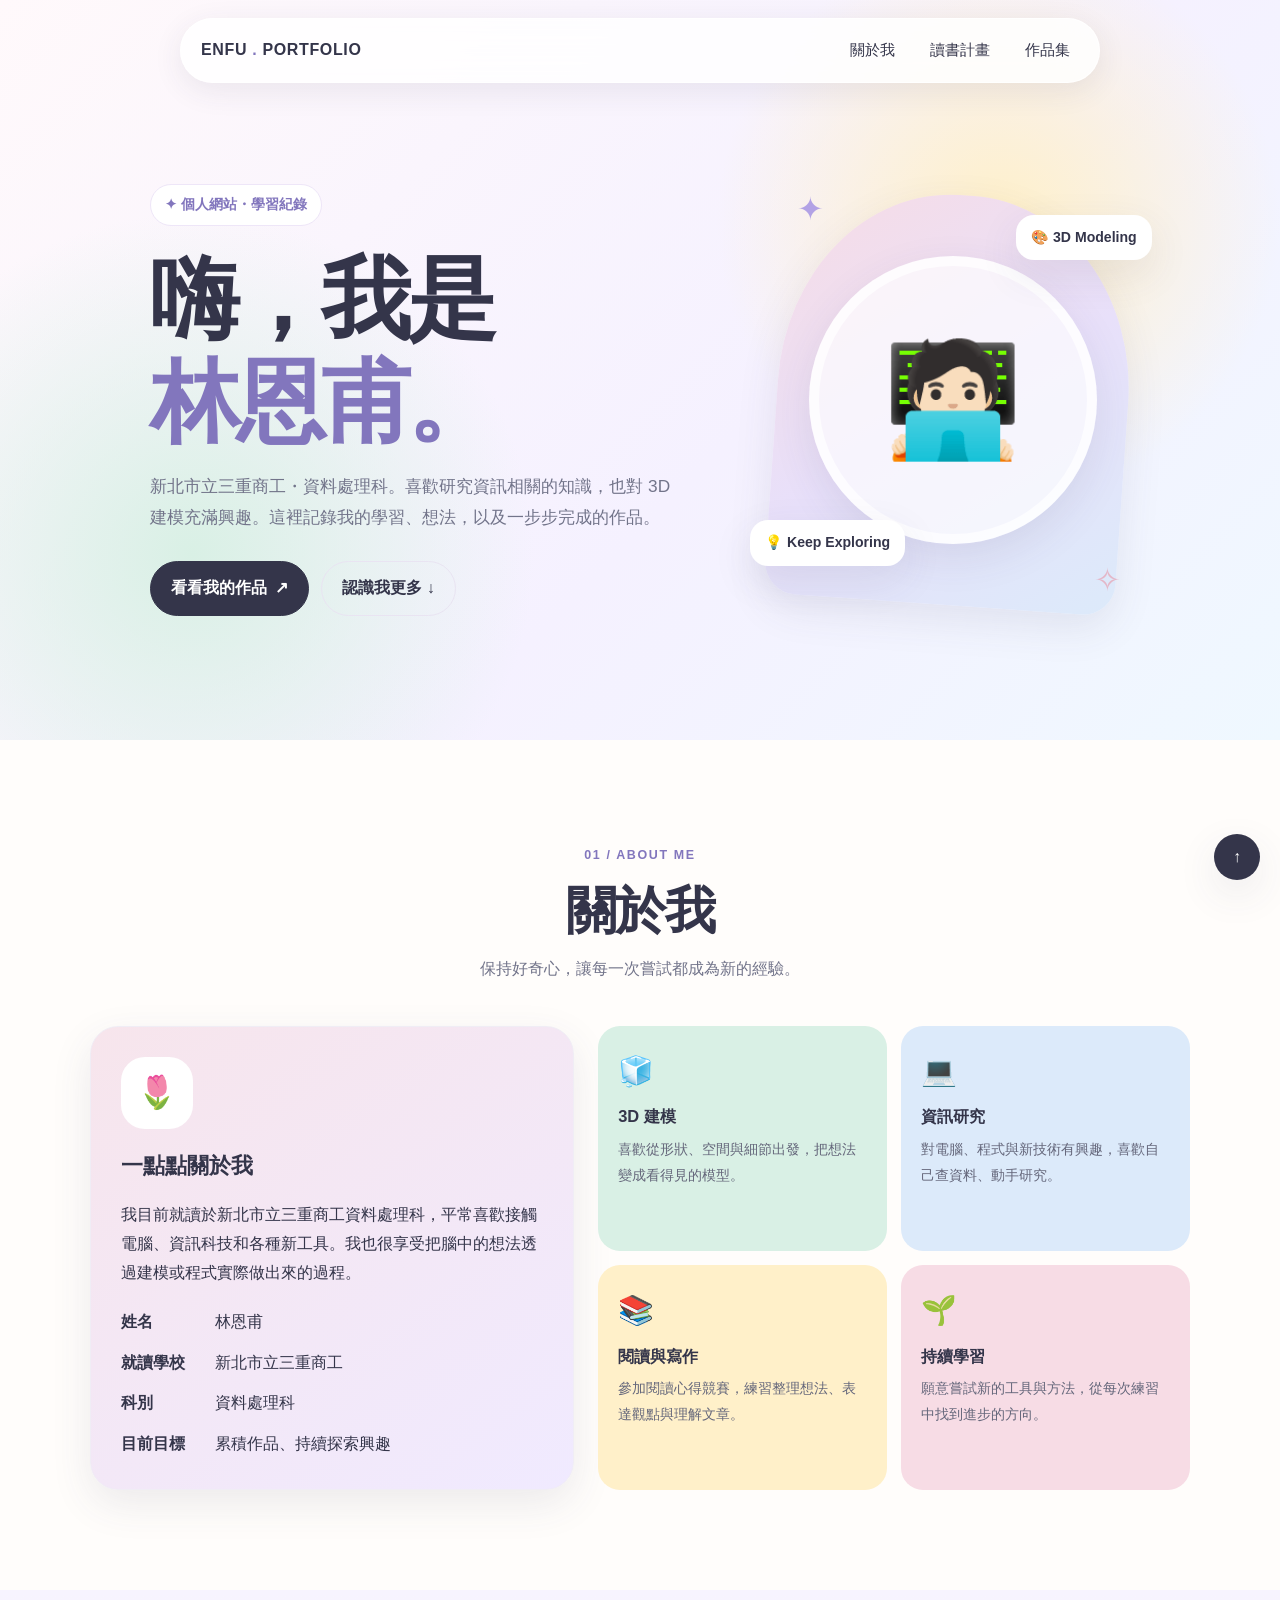
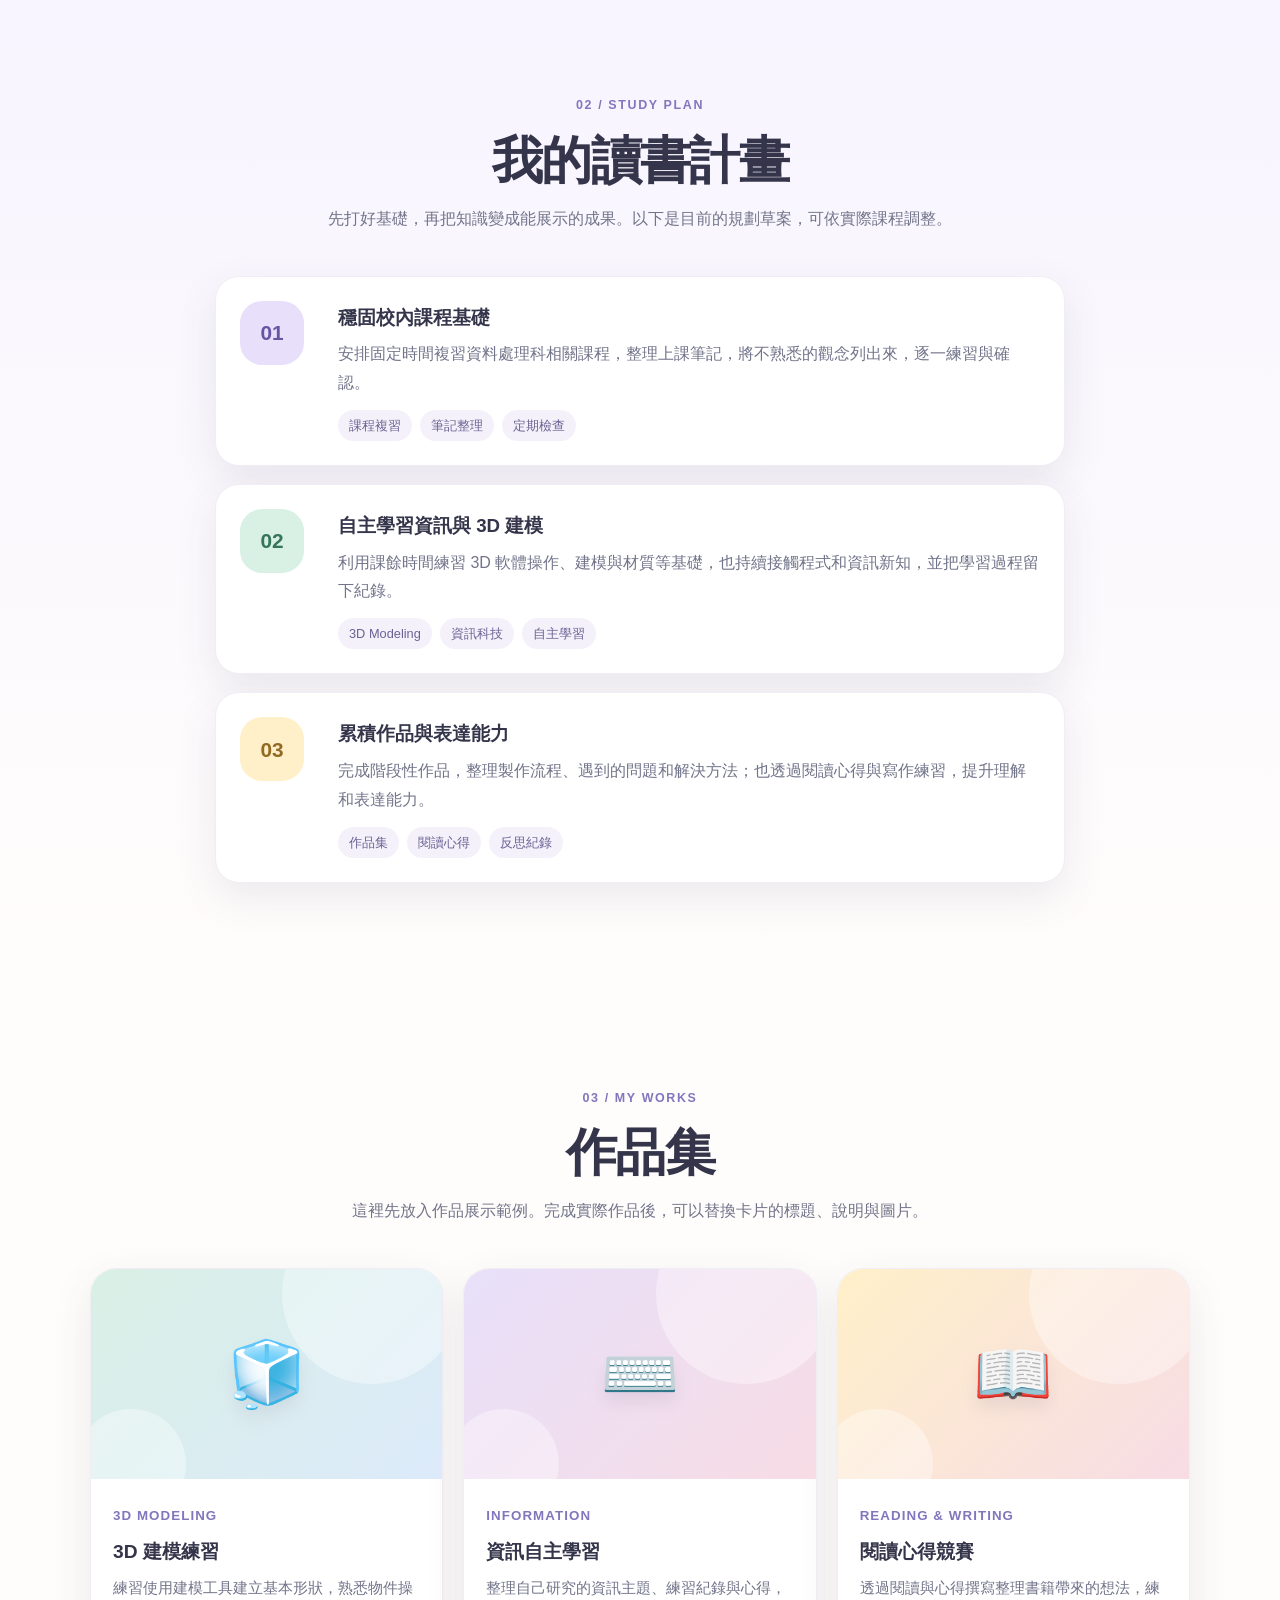
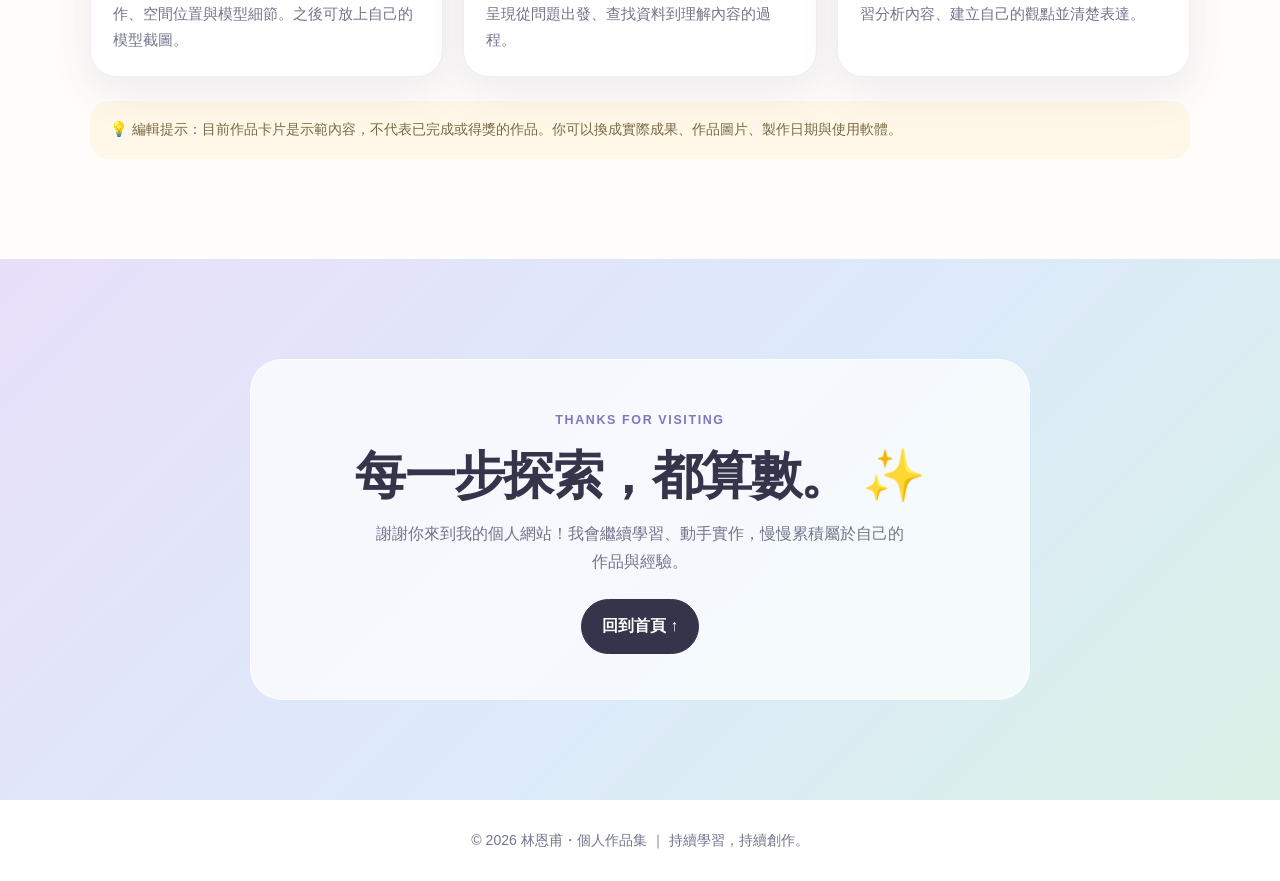
==== index.html @ 9916d201 "Add files via upload" ====
<!DOCTYPE html>
<html lang="zh-Hant">
<head>
<meta charset="UTF-8" />
<meta name="viewport" content="width=device-width, initial-scale=1.0" />
<meta name="description" content="新北市立三重商工資料處理科 林恩甫的個人網站，分享學習計畫、3D建模與資訊相關作品。" />
<title>林恩甫｜個人作品集</title>
<style>
:root{--ink:#34354a;--muted:#72748a;--pink:#f7dce5;--blue:#dceafa;--mint:#d9f0e5;--yellow:#fff0c9;--lav:#e8e0fa;--paper:#fffdfb;--accent:#8276bd;--shadow:0 14px 40px rgba(71,65,100,.10)}
*{box-sizing:border-box;scroll-behavior:smooth}body{margin:0;color:var(--ink);background:var(--paper);font-family:"Noto Sans TC","Microsoft JhengHei",sans-serif;line-height:1.8}a{color:inherit;text-decoration:none}button{font:inherit}.nav{position:fixed;z-index:10;top:18px;left:50%;transform:translateX(-50%);width:min(920px,calc(100% - 32px));display:flex;align-items:center;justify-content:space-between;padding:10px 14px 10px 20px;border:1px solid rgba(255,255,255,.8);border-radius:999px;background:rgba(255,255,255,.82);backdrop-filter:blur(18px);box-shadow:0 8px 30px rgba(50,50,80,.09)}.brand{font-weight:900;letter-spacing:.04em}.brand span{color:var(--accent)}.links{display:flex;align-items:center;gap:5px}.links a{padding:8px 15px;border-radius:999px;font-size:.93rem;transition:.2s}.links a:hover{background:var(--lav)}.menu-btn{display:none;border:0;background:var(--lav);border-radius:50%;width:42px;height:42px;font-size:1.2rem;color:var(--ink)}main{overflow:hidden}.hero{min-height:740px;padding:150px 7vw 90px;display:grid;grid-template-columns:1.1fr .9fr;gap:45px;align-items:center;background:radial-gradient(circle at 78% 30%,#fff0c9 0,transparent 25%),radial-gradient(circle at 15% 75%,#d9f0e5 0,transparent 28%),linear-gradient(135deg,#fff9fb,#f5f1ff 58%,#eff8ff)}.hero-inner{max-width:650px;margin-left:auto}.eyebrow{display:inline-flex;align-items:center;gap:8px;padding:7px 14px;border-radius:999px;background:#fff;border:1px solid #eee6f8;color:var(--accent);font-size:.88rem;font-weight:700}.hero h1{font-size:clamp(3rem,7vw,5.8rem);line-height:1.15;letter-spacing:-.05em;margin:22px 0 14px}.hero h1 em{font-style:normal;color:var(--accent)}.hero p{font-size:1.08rem;color:var(--muted);max-width:520px}.actions{display:flex;gap:12px;flex-wrap:wrap;margin-top:28px}.btn{display:inline-flex;align-items:center;gap:8px;padding:12px 20px;border-radius:999px;font-weight:800;border:1px solid #e9e4f2;transition:transform .2s,box-shadow .2s}.btn:hover{transform:translateY(-3px);box-shadow:var(--shadow)}.btn.primary{background:var(--ink);color:white;border-color:var(--ink)}.portrait{width:min(390px,100%);aspect-ratio:4/5;margin:0 auto;position:relative;display:grid;place-items:center}.portrait-card{position:absolute;inset:8% 5%;border-radius:48% 48% 32px 32px;background:linear-gradient(145deg,var(--pink),var(--lav) 52%,var(--blue));transform:rotate(4deg);box-shadow:var(--shadow)}.avatar{position:relative;width:74%;aspect-ratio:1;border-radius:50%;display:grid;place-items:center;background:rgba(255,255,255,.65);border:10px solid rgba(255,255,255,.7);font-size:7rem;box-shadow:var(--shadow)}.float-tag{position:absolute;padding:10px 15px;background:white;border-radius:18px;box-shadow:var(--shadow);font-size:.88rem;font-weight:800}.tag-one{top:12%;right:-1%}.tag-two{bottom:16%;left:-2%}.spark{position:absolute;font-size:2rem;color:#b2a2e5}.spark.s1{top:5%;left:10%}.spark.s2{right:7%;bottom:7%;color:#e4b7c8}.section{padding:100px 7vw;scroll-margin-top:100px}.section-head{max-width:700px;margin:0 auto 42px;text-align:center}.kicker{color:var(--accent);font-weight:900;text-transform:uppercase;letter-spacing:.13em;font-size:.78rem}.section h2{font-size:clamp(2rem,4vw,3.2rem);line-height:1.25;margin:10px 0 12px;letter-spacing:-.03em}.section-head p{color:var(--muted);margin:0}.about-grid{max-width:1100px;margin:auto;display:grid;grid-template-columns:.9fr 1.1fr;gap:24px}.panel{border-radius:28px;padding:30px;background:#fff;box-shadow:var(--shadow);border:1px solid #f0edf5}.profile-panel{background:linear-gradient(145deg,#f7e5ec,#f0eaff)}.profile-icon{width:72px;height:72px;border-radius:24px;display:grid;place-items:center;background:#fff;font-size:2rem;margin-bottom:18px}.profile-panel h3,.panel h3{margin:0 0 10px;font-size:1.35rem}.muted{color:var(--muted)}.info-list{display:grid;gap:12px;margin-top:20px}.info-row{display:flex;gap:12px;align-items:flex-start}.info-row b{min-width:82px}.interest-grid{display:grid;grid-template-columns:repeat(2,minmax(0,1fr));gap:14px}.interest{padding:20px;border-radius:22px;min-height:145px}.interest:nth-child(1){background:var(--mint)}.interest:nth-child(2){background:var(--blue)}.interest:nth-child(3){background:var(--yellow)}.interest:nth-child(4){background:var(--pink)}.interest .emoji{font-size:1.8rem}.interest h4{margin:5px 0;font-size:1.03rem}.interest p{margin:0;color:#65677b;font-size:.9rem}.plan{background:linear-gradient(180deg,#f7f4ff,#fffdfb)}.timeline{max-width:850px;margin:auto;display:grid;gap:18px}.step{display:grid;grid-template-columns:78px 1fr;gap:20px;align-items:start;background:white;padding:24px;border-radius:24px;box-shadow:var(--shadow);border:1px solid #f0edf5}.step-num{width:64px;height:64px;border-radius:22px;display:grid;place-items:center;font-size:1.3rem;font-weight:900;background:var(--lav);color:#6556a2}.step:nth-child(2) .step-num{background:var(--mint);color:#34755b}.step:nth-child(3) .step-num{background:var(--yellow);color:#926a24}.step h3{margin:0 0 6px}.step p{margin:0;color:var(--muted)}.chips{display:flex;gap:8px;flex-wrap:wrap;margin-top:12px}.chip{font-size:.8rem;padding:4px 11px;border-radius:999px;background:#f4f1fa;color:#6c6394}.portfolio-grid{max-width:1100px;margin:auto;display:grid;grid-template-columns:repeat(3,minmax(0,1fr));gap:20px}.work{border-radius:26px;overflow:hidden;background:white;border:1px solid #f0edf5;box-shadow:var(--shadow);transition:transform .25s}.work:hover{transform:translateY(-6px)}.work-art{height:210px;display:grid;place-items:center;font-size:4rem;position:relative;overflow:hidden}.work-art:before,.work-art:after{content:"";position:absolute;border-radius:50%;background:rgba(255,255,255,.35)}.work-art:before{width:180px;height:180px;top:-65px;right:-20px}.work-art:after{width:110px;height:110px;bottom:-40px;left:-15px}.work-art span{position:relative;z-index:1;filter:drop-shadow(0 10px 8px #7d729222)}.art-3d{background:linear-gradient(135deg,#d9f0e5,#dceafa)}.art-code{background:linear-gradient(135deg,#e8e0fa,#f7dce5)}.art-read{background:linear-gradient(135deg,#fff0c9,#f7dce5)}.work-body{padding:22px}.work-body small{color:var(--accent);font-weight:900;letter-spacing:.08em}.work-body h3{margin:5px 0;font-size:1.2rem}.work-body p{margin:0;color:var(--muted);font-size:.92rem}.note{max-width:1100px;margin:24px auto 0;padding:16px 20px;border-radius:18px;background:#fff8e8;color:#7b6844;font-size:.9rem}.contact{background:linear-gradient(135deg,#e8e0fa,#dceafa 55%,#d9f0e5);text-align:center}.contact-card{max-width:780px;margin:auto;padding:45px 28px;border-radius:32px;background:rgba(255,255,255,.72);border:1px solid rgba(255,255,255,.8)}.contact-card p{color:var(--muted);max-width:540px;margin:0 auto 22px}.footer{padding:28px 7vw;text-align:center;color:var(--muted);font-size:.88rem;background:#fff}.backtop{position:fixed;right:20px;bottom:20px;width:46px;height:46px;border-radius:50%;display:grid;place-items:center;background:var(--ink);color:white;box-shadow:var(--shadow);z-index:5}
@media(max-width:800px){.hero{grid-template-columns:1fr;padding-top:130px;text-align:center;gap:20px}.hero-inner{margin:auto}.hero p{margin-inline:auto}.actions{justify-content:center}.portrait{width:min(310px,85%);grid-row:1}.avatar{font-size:5rem}.about-grid{grid-template-columns:1fr}.portfolio-grid{grid-template-columns:repeat(2,minmax(0,1fr))}.section{padding:75px 6vw}}
@media(max-width:560px){.nav{top:10px;padding:8px 10px 8px 16px}.menu-btn{display:block}.links{display:none;position:absolute;top:58px;left:0;right:0;padding:10px;background:rgba(255,255,255,.97);border-radius:22px;box-shadow:var(--shadow);flex-direction:column;align-items:stretch}.links.open{display:flex}.links a{text-align:center;padding:12px}.hero{min-height:auto;padding:115px 6vw 65px}.hero h1{font-size:3.1rem}.portrait{width:230px}.float-tag{font-size:.75rem;padding:7px 10px}.section{padding:65px 5vw}.interest-grid,.portfolio-grid{grid-template-columns:1fr}.interest{min-height:auto}.step{grid-template-columns:52px 1fr;padding:18px;gap:14px}.step-num{width:48px;height:48px;border-radius:16px}.panel{padding:24px}.work-art{height:185px}.contact-card{padding:32px 20px}}
@media(prefers-reduced-motion:reduce){*{scroll-behavior:auto;transition:none!important}}
</style>
</head>
<body>
<nav class="nav" aria-label="主要導覽"><a class="brand" href="#home">ENFU<span> .</span> PORTFOLIO</a><button class="menu-btn" id="menuBtn" aria-label="開啟選單" aria-expanded="false">☰</button><div class="links" id="navLinks"><a href="#about">關於我</a><a href="#plan">讀書計畫</a><a href="#works">作品集</a></div></nav>
<main>
<section class="hero" id="home"><div class="hero-inner"><span class="eyebrow">✦ 個人網站・學習紀錄</span><h1>嗨，我是<br><em>林恩甫。</em></h1><p>新北市立三重商工・資料處理科。喜歡研究資訊相關的知識，也對 3D 建模充滿興趣。這裡記錄我的學習、想法，以及一步步完成的作品。</p><div class="actions"><a class="btn primary" href="#works">看看我的作品 <span>↗</span></a><a class="btn" href="#about">認識我更多 ↓</a></div></div><div class="portrait" aria-label="個人形象插畫佔位"><div class="portrait-card"></div><div class="avatar">🧑🏻‍💻</div><span class="float-tag tag-one">🎨 3D Modeling</span><span class="float-tag tag-two">💡 Keep Exploring</span><span class="spark s1">✦</span><span class="spark s2">✧</span></div></section>
<section class="section" id="about"><div class="section-head"><span class="kicker">01 / About me</span><h2>關於我</h2><p>保持好奇心，讓每一次嘗試都成為新的經驗。</p></div><div class="about-grid"><article class="panel profile-panel"><div class="profile-icon">🌷</div><h3>一點點關於我</h3><p>我目前就讀於新北市立三重商工資料處理科，平常喜歡接觸電腦、資訊科技和各種新工具。我也很享受把腦中的想法透過建模或程式實際做出來的過程。</p><div class="info-list"><div class="info-row"><b>姓名</b><span>林恩甫</span></div><div class="info-row"><b>就讀學校</b><span>新北市立三重商工</span></div><div class="info-row"><b>科別</b><span>資料處理科</span></div><div class="info-row"><b>目前目標</b><span>累積作品、持續探索興趣</span></div></div></article><div class="interest-grid"><article class="interest"><div class="emoji">🧊</div><h4>3D 建模</h4><p>喜歡從形狀、空間與細節出發，把想法變成看得見的模型。</p></article><article class="interest"><div class="emoji">💻</div><h4>資訊研究</h4><p>對電腦、程式與新技術有興趣，喜歡自己查資料、動手研究。</p></article><article class="interest"><div class="emoji">📚</div><h4>閱讀與寫作</h4><p>參加閱讀心得競賽，練習整理想法、表達觀點與理解文章。</p></article><article class="interest"><div class="emoji">🌱</div><h4>持續學習</h4><p>願意嘗試新的工具與方法，從每次練習中找到進步的方向。</p></article></div></div></section>
<section class="section plan" id="plan"><div class="section-head"><span class="kicker">02 / Study plan</span><h2>我的讀書計畫</h2><p>先打好基礎，再把知識變成能展示的成果。以下是目前的規劃草案，可依實際課程調整。</p></div><div class="timeline"><article class="step"><div class="step-num">01</div><div><h3>穩固校內課程基礎</h3><p>安排固定時間複習資料處理科相關課程，整理上課筆記，將不熟悉的觀念列出來，逐一練習與確認。</p><div class="chips"><span class="chip">課程複習</span><span class="chip">筆記整理</span><span class="chip">定期檢查</span></div></div></article><article class="step"><div class="step-num">02</div><div><h3>自主學習資訊與 3D 建模</h3><p>利用課餘時間練習 3D 軟體操作、建模與材質等基礎，也持續接觸程式和資訊新知，並把學習過程留下紀錄。</p><div class="chips"><span class="chip">3D Modeling</span><span class="chip">資訊科技</span><span class="chip">自主學習</span></div></div></article><article class="step"><div class="step-num">03</div><div><h3>累積作品與表達能力</h3><p>完成階段性作品，整理製作流程、遇到的問題和解決方法；也透過閱讀心得與寫作練習，提升理解和表達能力。</p><div class="chips"><span class="chip">作品集</span><span class="chip">閱讀心得</span><span class="chip">反思紀錄</span></div></div></article></div></section>
<section class="section" id="works"><div class="section-head"><span class="kicker">03 / My works</span><h2>作品集</h2><p>這裡先放入作品展示範例。完成實際作品後，可以替換卡片的標題、說明與圖片。</p></div><div class="portfolio-grid"><article class="work"><div class="work-art art-3d"><span>🧊</span></div><div class="work-body"><small>3D MODELING</small><h3>3D 建模練習</h3><p>練習使用建模工具建立基本形狀，熟悉物件操作、空間位置與模型細節。之後可放上自己的模型截圖。</p></div></article><article class="work"><div class="work-art art-code"><span>⌨️</span></div><div class="work-body"><small>INFORMATION</small><h3>資訊自主學習</h3><p>整理自己研究的資訊主題、練習紀錄與心得，呈現從問題出發、查找資料到理解內容的過程。</p></div></article><article class="work"><div class="work-art art-read"><span>📖</span></div><div class="work-body"><small>READING & WRITING</small><h3>閱讀心得競賽</h3><p>透過閱讀與心得撰寫整理書籍帶來的想法，練習分析內容、建立自己的觀點並清楚表達。</p></div></article></div><div class="note">💡 編輯提示：目前作品卡片是示範內容，不代表已完成或得獎的作品。你可以換成實際成果、作品圖片、製作日期與使用軟體。</div></section>
<section class="section contact" id="contact"><div class="contact-card"><span class="kicker">THANKS FOR VISITING</span><h2>每一步探索，都算數。 ✨</h2><p>謝謝你來到我的個人網站！我會繼續學習、動手實作，慢慢累積屬於自己的作品與經驗。</p><a class="btn primary" href="#home">回到首頁 ↑</a></div></section>
</main><footer class="footer">© <span id="year"></span> 林恩甫・個人作品集 ｜ 持續學習，持續創作。</footer><a class="backtop" href="#home" aria-label="回到頁首">↑</a>
<script>
const menuBtn=document.getElementById('menuBtn');const navLinks=document.getElementById('navLinks');menuBtn.addEventListener('click',()=>{const open=navLinks.classList.toggle('open');menuBtn.setAttribute('aria-expanded',String(open));menuBtn.textContent=open?'✕':'☰'});navLinks.querySelectorAll('a').forEach(a=>a.addEventListener('click',()=>{navLinks.classList.remove('open');menuBtn.setAttribute('aria-expanded','false');menuBtn.textContent='☰'}));document.getElementById('year').textContent=new Date().getFullYear();
</script>
</body>
</html>
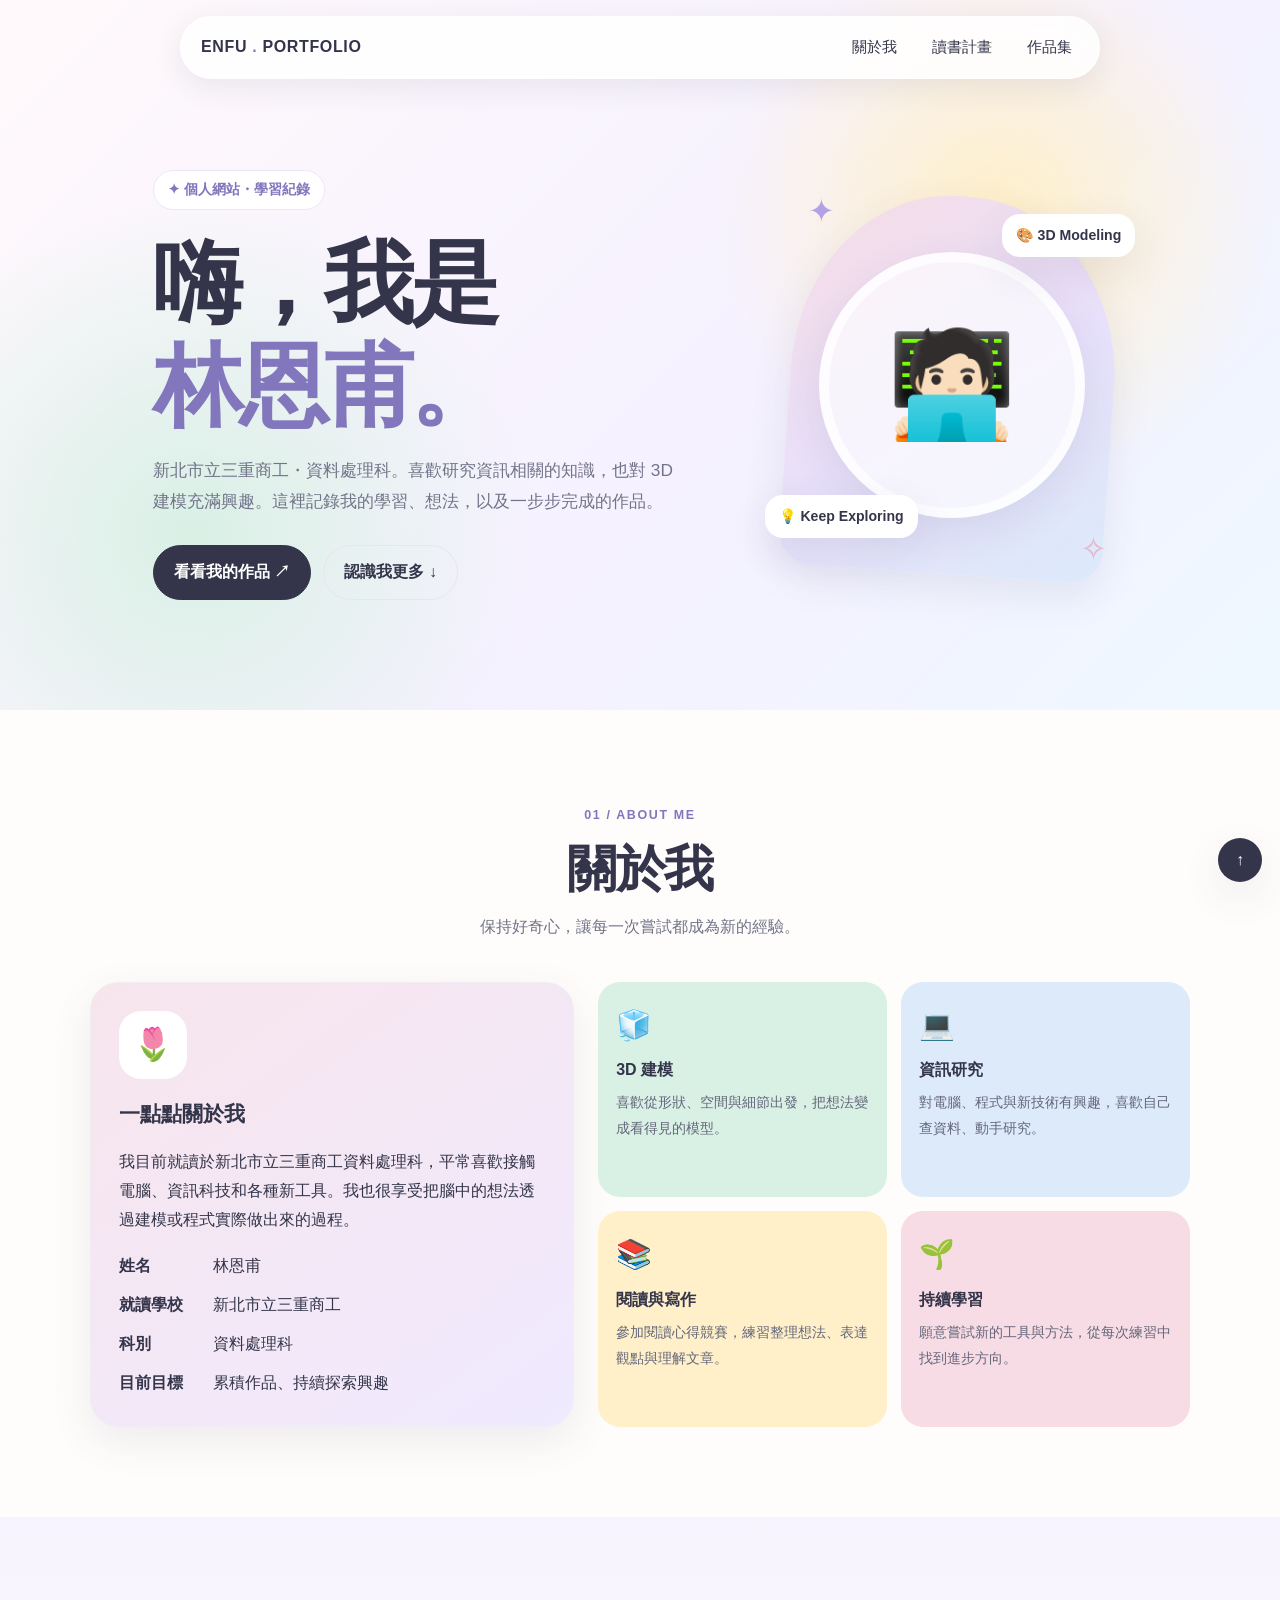
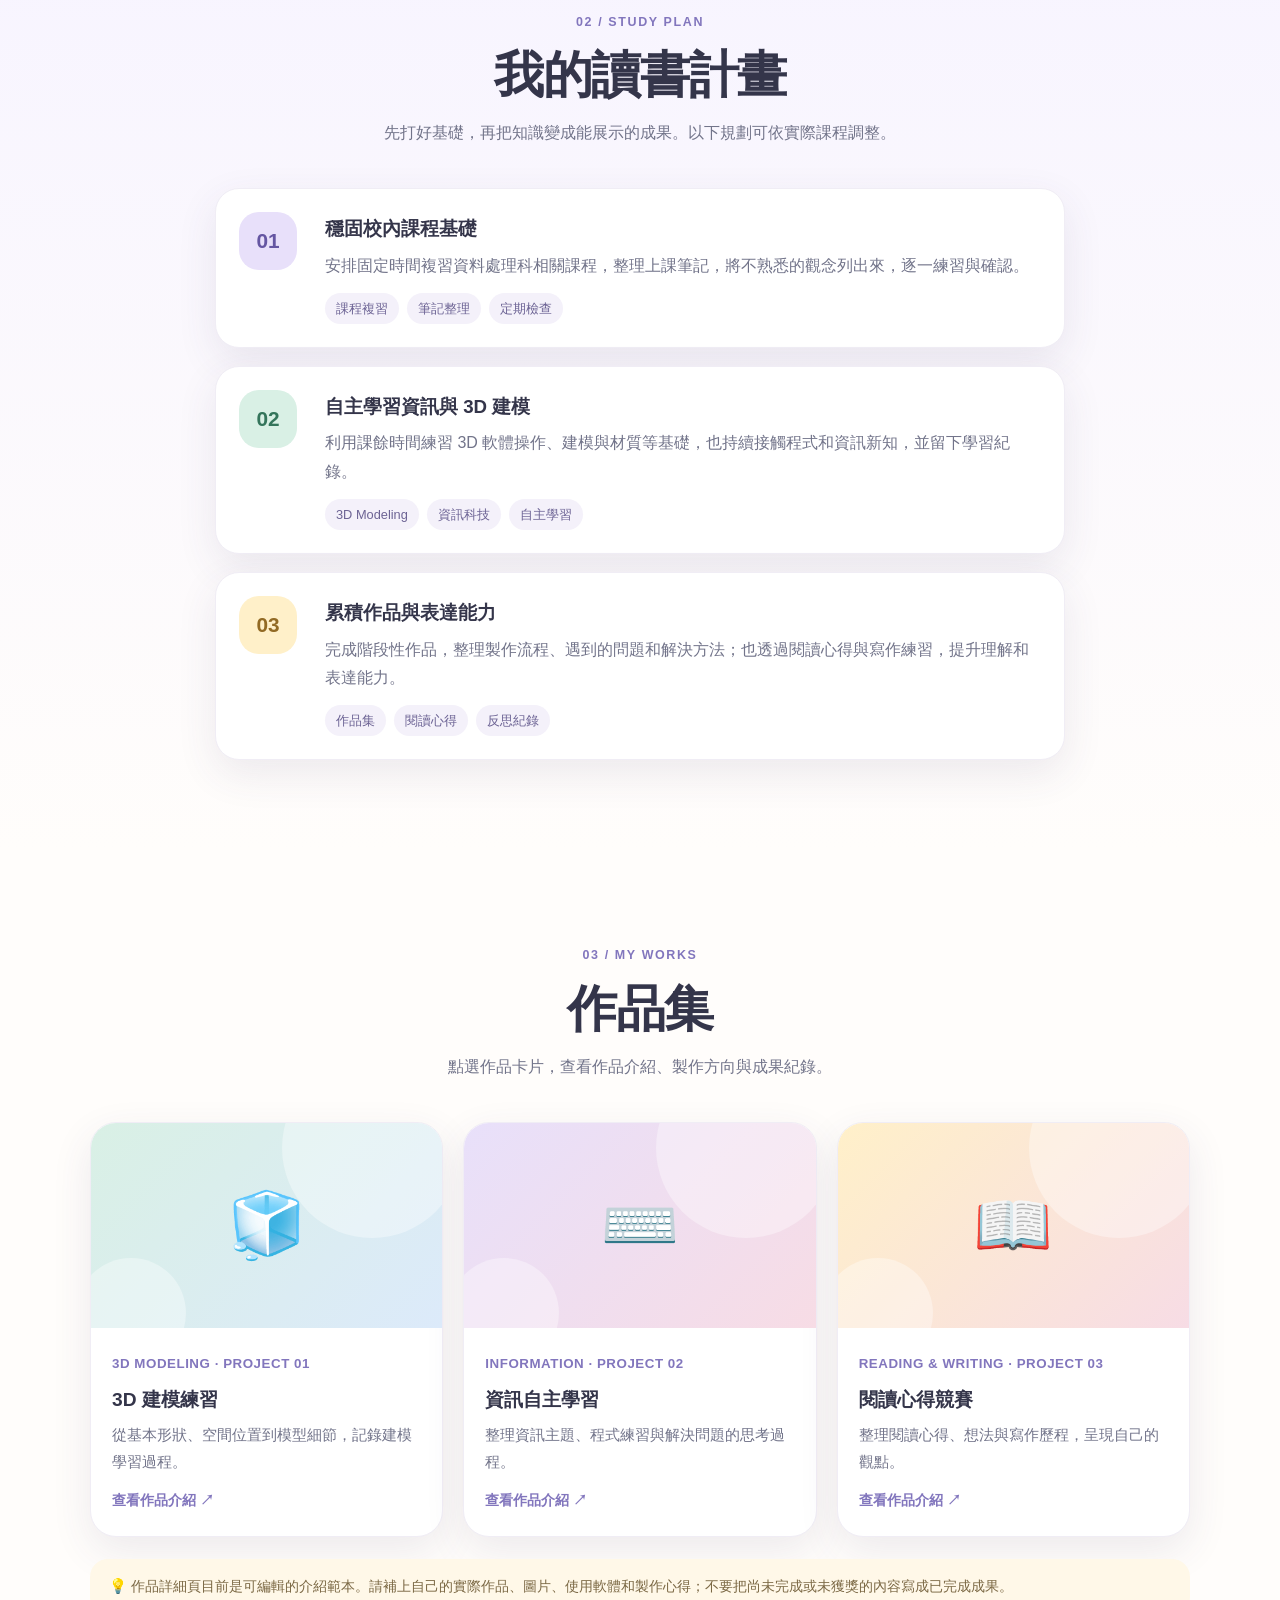
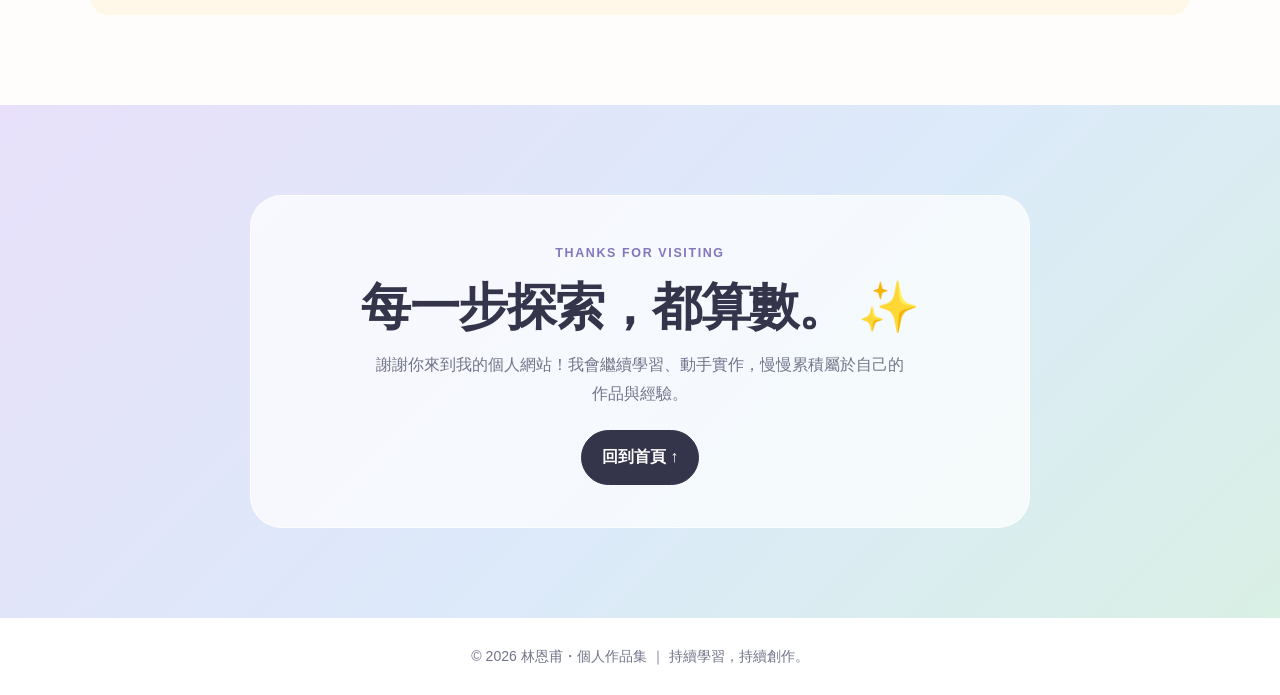
==== commit ac6296cb: "Add files via upload" ====
--- a/index.html
+++ b/index.html
@@ -1,29 +1,21 @@
-<!DOCTYPE html>
+<!doctype html>
 <html lang="zh-Hant">
 <head>
-<meta charset="UTF-8" />
-<meta name="viewport" content="width=device-width, initial-scale=1.0" />
-<meta name="description" content="新北市立三重商工資料處理科 林恩甫的個人網站，分享學習計畫、3D建模與資訊相關作品。" />
+<meta charset="utf-8"><meta name="viewport" content="width=device-width,initial-scale=1">
+<meta name="description" content="新北市立三重商工資料處理科林恩甫的個人作品集，分享讀書計畫、3D 建模與資訊相關作品。">
 <title>林恩甫｜個人作品集</title>
 <style>
-:root{--ink:#34354a;--muted:#72748a;--pink:#f7dce5;--blue:#dceafa;--mint:#d9f0e5;--yellow:#fff0c9;--lav:#e8e0fa;--paper:#fffdfb;--accent:#8276bd;--shadow:0 14px 40px rgba(71,65,100,.10)}
-*{box-sizing:border-box;scroll-behavior:smooth}body{margin:0;color:var(--ink);background:var(--paper);font-family:"Noto Sans TC","Microsoft JhengHei",sans-serif;line-height:1.8}a{color:inherit;text-decoration:none}button{font:inherit}.nav{position:fixed;z-index:10;top:18px;left:50%;transform:translateX(-50%);width:min(920px,calc(100% - 32px));display:flex;align-items:center;justify-content:space-between;padding:10px 14px 10px 20px;border:1px solid rgba(255,255,255,.8);border-radius:999px;background:rgba(255,255,255,.82);backdrop-filter:blur(18px);box-shadow:0 8px 30px rgba(50,50,80,.09)}.brand{font-weight:900;letter-spacing:.04em}.brand span{color:var(--accent)}.links{display:flex;align-items:center;gap:5px}.links a{padding:8px 15px;border-radius:999px;font-size:.93rem;transition:.2s}.links a:hover{background:var(--lav)}.menu-btn{display:none;border:0;background:var(--lav);border-radius:50%;width:42px;height:42px;font-size:1.2rem;color:var(--ink)}main{overflow:hidden}.hero{min-height:740px;padding:150px 7vw 90px;display:grid;grid-template-columns:1.1fr .9fr;gap:45px;align-items:center;background:radial-gradient(circle at 78% 30%,#fff0c9 0,transparent 25%),radial-gradient(circle at 15% 75%,#d9f0e5 0,transparent 28%),linear-gradient(135deg,#fff9fb,#f5f1ff 58%,#eff8ff)}.hero-inner{max-width:650px;margin-left:auto}.eyebrow{display:inline-flex;align-items:center;gap:8px;padding:7px 14px;border-radius:999px;background:#fff;border:1px solid #eee6f8;color:var(--accent);font-size:.88rem;font-weight:700}.hero h1{font-size:clamp(3rem,7vw,5.8rem);line-height:1.15;letter-spacing:-.05em;margin:22px 0 14px}.hero h1 em{font-style:normal;color:var(--accent)}.hero p{font-size:1.08rem;color:var(--muted);max-width:520px}.actions{display:flex;gap:12px;flex-wrap:wrap;margin-top:28px}.btn{display:inline-flex;align-items:center;gap:8px;padding:12px 20px;border-radius:999px;font-weight:800;border:1px solid #e9e4f2;transition:transform .2s,box-shadow .2s}.btn:hover{transform:translateY(-3px);box-shadow:var(--shadow)}.btn.primary{background:var(--ink);color:white;border-color:var(--ink)}.portrait{width:min(390px,100%);aspect-ratio:4/5;margin:0 auto;position:relative;display:grid;place-items:center}.portrait-card{position:absolute;inset:8% 5%;border-radius:48% 48% 32px 32px;background:linear-gradient(145deg,var(--pink),var(--lav) 52%,var(--blue));transform:rotate(4deg);box-shadow:var(--shadow)}.avatar{position:relative;width:74%;aspect-ratio:1;border-radius:50%;display:grid;place-items:center;background:rgba(255,255,255,.65);border:10px solid rgba(255,255,255,.7);font-size:7rem;box-shadow:var(--shadow)}.float-tag{position:absolute;padding:10px 15px;background:white;border-radius:18px;box-shadow:var(--shadow);font-size:.88rem;font-weight:800}.tag-one{top:12%;right:-1%}.tag-two{bottom:16%;left:-2%}.spark{position:absolute;font-size:2rem;color:#b2a2e5}.spark.s1{top:5%;left:10%}.spark.s2{right:7%;bottom:7%;color:#e4b7c8}.section{padding:100px 7vw;scroll-margin-top:100px}.section-head{max-width:700px;margin:0 auto 42px;text-align:center}.kicker{color:var(--accent);font-weight:900;text-transform:uppercase;letter-spacing:.13em;font-size:.78rem}.section h2{font-size:clamp(2rem,4vw,3.2rem);line-height:1.25;margin:10px 0 12px;letter-spacing:-.03em}.section-head p{color:var(--muted);margin:0}.about-grid{max-width:1100px;margin:auto;display:grid;grid-template-columns:.9fr 1.1fr;gap:24px}.panel{border-radius:28px;padding:30px;background:#fff;box-shadow:var(--shadow);border:1px solid #f0edf5}.profile-panel{background:linear-gradient(145deg,#f7e5ec,#f0eaff)}.profile-icon{width:72px;height:72px;border-radius:24px;display:grid;place-items:center;background:#fff;font-size:2rem;margin-bottom:18px}.profile-panel h3,.panel h3{margin:0 0 10px;font-size:1.35rem}.muted{color:var(--muted)}.info-list{display:grid;gap:12px;margin-top:20px}.info-row{display:flex;gap:12px;align-items:flex-start}.info-row b{min-width:82px}.interest-grid{display:grid;grid-template-columns:repeat(2,minmax(0,1fr));gap:14px}.interest{padding:20px;border-radius:22px;min-height:145px}.interest:nth-child(1){background:var(--mint)}.interest:nth-child(2){background:var(--blue)}.interest:nth-child(3){background:var(--yellow)}.interest:nth-child(4){background:var(--pink)}.interest .emoji{font-size:1.8rem}.interest h4{margin:5px 0;font-size:1.03rem}.interest p{margin:0;color:#65677b;font-size:.9rem}.plan{background:linear-gradient(180deg,#f7f4ff,#fffdfb)}.timeline{max-width:850px;margin:auto;display:grid;gap:18px}.step{display:grid;grid-template-columns:78px 1fr;gap:20px;align-items:start;background:white;padding:24px;border-radius:24px;box-shadow:var(--shadow);border:1px solid #f0edf5}.step-num{width:64px;height:64px;border-radius:22px;display:grid;place-items:center;font-size:1.3rem;font-weight:900;background:var(--lav);color:#6556a2}.step:nth-child(2) .step-num{background:var(--mint);color:#34755b}.step:nth-child(3) .step-num{background:var(--yellow);color:#926a24}.step h3{margin:0 0 6px}.step p{margin:0;color:var(--muted)}.chips{display:flex;gap:8px;flex-wrap:wrap;margin-top:12px}.chip{font-size:.8rem;padding:4px 11px;border-radius:999px;background:#f4f1fa;color:#6c6394}.portfolio-grid{max-width:1100px;margin:auto;display:grid;grid-template-columns:repeat(3,minmax(0,1fr));gap:20px}.work{border-radius:26px;overflow:hidden;background:white;border:1px solid #f0edf5;box-shadow:var(--shadow);transition:transform .25s}.work:hover{transform:translateY(-6px)}.work-art{height:210px;display:grid;place-items:center;font-size:4rem;position:relative;overflow:hidden}.work-art:before,.work-art:after{content:"";position:absolute;border-radius:50%;background:rgba(255,255,255,.35)}.work-art:before{width:180px;height:180px;top:-65px;right:-20px}.work-art:after{width:110px;height:110px;bottom:-40px;left:-15px}.work-art span{position:relative;z-index:1;filter:drop-shadow(0 10px 8px #7d729222)}.art-3d{background:linear-gradient(135deg,#d9f0e5,#dceafa)}.art-code{background:linear-gradient(135deg,#e8e0fa,#f7dce5)}.art-read{background:linear-gradient(135deg,#fff0c9,#f7dce5)}.work-body{padding:22px}.work-body small{color:var(--accent);font-weight:900;letter-spacing:.08em}.work-body h3{margin:5px 0;font-size:1.2rem}.work-body p{margin:0;color:var(--muted);font-size:.92rem}.note{max-width:1100px;margin:24px auto 0;padding:16px 20px;border-radius:18px;background:#fff8e8;color:#7b6844;font-size:.9rem}.contact{background:linear-gradient(135deg,#e8e0fa,#dceafa 55%,#d9f0e5);text-align:center}.contact-card{max-width:780px;margin:auto;padding:45px 28px;border-radius:32px;background:rgba(255,255,255,.72);border:1px solid rgba(255,255,255,.8)}.contact-card p{color:var(--muted);max-width:540px;margin:0 auto 22px}.footer{padding:28px 7vw;text-align:center;color:var(--muted);font-size:.88rem;background:#fff}.backtop{position:fixed;right:20px;bottom:20px;width:46px;height:46px;border-radius:50%;display:grid;place-items:center;background:var(--ink);color:white;box-shadow:var(--shadow);z-index:5}
-@media(max-width:800px){.hero{grid-template-columns:1fr;padding-top:130px;text-align:center;gap:20px}.hero-inner{margin:auto}.hero p{margin-inline:auto}.actions{justify-content:center}.portrait{width:min(310px,85%);grid-row:1}.avatar{font-size:5rem}.about-grid{grid-template-columns:1fr}.portfolio-grid{grid-template-columns:repeat(2,minmax(0,1fr))}.section{padding:75px 6vw}}
-@media(max-width:560px){.nav{top:10px;padding:8px 10px 8px 16px}.menu-btn{display:block}.links{display:none;position:absolute;top:58px;left:0;right:0;padding:10px;background:rgba(255,255,255,.97);border-radius:22px;box-shadow:var(--shadow);flex-direction:column;align-items:stretch}.links.open{display:flex}.links a{text-align:center;padding:12px}.hero{min-height:auto;padding:115px 6vw 65px}.hero h1{font-size:3.1rem}.portrait{width:230px}.float-tag{font-size:.75rem;padding:7px 10px}.section{padding:65px 5vw}.interest-grid,.portfolio-grid{grid-template-columns:1fr}.interest{min-height:auto}.step{grid-template-columns:52px 1fr;padding:18px;gap:14px}.step-num{width:48px;height:48px;border-radius:16px}.panel{padding:24px}.work-art{height:185px}.contact-card{padding:32px 20px}}
-@media(prefers-reduced-motion:reduce){*{scroll-behavior:auto;transition:none!important}}
-</style>
-</head>
-<body>
+:root{--ink:#34354a;--muted:#72748a;--pink:#f7dce5;--blue:#dceafa;--mint:#d9f0e5;--yellow:#fff0c9;--lav:#e8e0fa;--paper:#fffdfb;--accent:#8276bd;--shadow:0 14px 40px #47416419}*{box-sizing:border-box;scroll-behavior:smooth}body{margin:0;color:var(--ink);background:var(--paper);font-family:"Noto Sans TC","Microsoft JhengHei",sans-serif;line-height:1.8}a{color:inherit;text-decoration:none}button{font:inherit}.nav{position:fixed;z-index:10;top:16px;left:50%;transform:translateX(-50%);width:min(920px,calc(100% - 28px));display:flex;align-items:center;justify-content:space-between;padding:9px 12px 9px 20px;border:1px solid #ffffffd9;border-radius:999px;background:#ffffffdc;backdrop-filter:blur(18px);box-shadow:0 8px 30px #32325017}.brand{font-weight:900;letter-spacing:.04em}.brand span{color:var(--accent)}.links{display:flex;align-items:center;gap:5px}.links a{padding:8px 15px;border-radius:999px;font-size:.93rem;transition:.2s}.links a:hover,.links a:focus-visible{background:var(--lav)}.menu-btn{display:none;border:0;background:var(--lav);border-radius:50%;width:42px;height:42px;color:var(--ink)}main{overflow:hidden}.hero{min-height:710px;padding:140px 7vw 80px;display:grid;grid-template-columns:1.1fr .9fr;gap:40px;align-items:center;background:radial-gradient(circle at 78% 30%,#fff0c9 0,transparent 25%),radial-gradient(circle at 15% 75%,#d9f0e5 0,transparent 28%),linear-gradient(135deg,#fff9fb,#f5f1ff 58%,#eff8ff)}.hero-inner{max-width:650px;margin-left:auto}.eyebrow{display:inline-block;padding:6px 14px;border-radius:999px;background:white;border:1px solid #eee6f8;color:var(--accent);font-size:.88rem;font-weight:800}.hero h1{font-size:clamp(3rem,7vw,5.6rem);line-height:1.15;letter-spacing:-.05em;margin:22px 0 14px}.hero h1 em{font-style:normal;color:var(--accent)}.hero p{font-size:1.08rem;color:var(--muted);max-width:520px}.actions{display:flex;gap:12px;flex-wrap:wrap;margin-top:28px}.btn{display:inline-flex;align-items:center;gap:8px;padding:12px 20px;border-radius:999px;font-weight:800;border:1px solid #e9e4f2;transition:transform .2s,box-shadow .2s}.btn:hover,.btn:focus-visible{transform:translateY(-3px);box-shadow:var(--shadow)}.btn.primary{background:var(--ink);color:white;border-color:var(--ink)}.portrait{width:min(360px,100%);aspect-ratio:4/5;margin:auto;position:relative;display:grid;place-items:center}.portrait-card{position:absolute;inset:8% 5%;border-radius:48% 48% 32px 32px;background:linear-gradient(145deg,var(--pink),var(--lav) 52%,var(--blue));transform:rotate(4deg);box-shadow:var(--shadow)}.avatar{position:relative;width:74%;aspect-ratio:1;border-radius:50%;display:grid;place-items:center;background:#ffffffa6;border:10px solid #ffffffb3;font-size:6.5rem;box-shadow:var(--shadow)}.float-tag{position:absolute;padding:9px 14px;background:white;border-radius:18px;box-shadow:var(--shadow);font-size:.88rem;font-weight:800}.tag-one{top:12%;right:-1%}.tag-two{bottom:16%;left:-2%}.spark{position:absolute;font-size:2rem;color:#b2a2e5;animation:twinkle 2.8s ease-in-out infinite}.s1{top:5%;left:10%}.s2{right:7%;bottom:7%;color:#e4b7c8;animation-delay:1.2s}@keyframes twinkle{50%{transform:rotate(18deg) scale(1.18);opacity:.55}}.section{padding:90px 7vw;scroll-margin-top:90px}.section-head{max-width:700px;margin:0 auto 40px;text-align:center}.kicker{color:var(--accent);font-weight:900;text-transform:uppercase;letter-spacing:.13em;font-size:.78rem}.section h2{font-size:clamp(2rem,4vw,3.1rem);line-height:1.25;margin:10px 0 12px;letter-spacing:-.03em}.section-head p{color:var(--muted);margin:0}.about-grid{max-width:1100px;margin:auto;display:grid;grid-template-columns:.9fr 1.1fr;gap:24px}.panel{border-radius:28px;padding:28px;background:white;box-shadow:var(--shadow);border:1px solid #f0edf5}.profile-panel{background:linear-gradient(145deg,#f7e5ec,#f0eaff)}.profile-icon{width:68px;height:68px;border-radius:22px;display:grid;place-items:center;background:white;font-size:2rem;margin-bottom:16px}.panel h3{margin:0 0 10px;font-size:1.3rem}.muted{color:var(--muted)}.info-list{display:grid;gap:10px;margin-top:18px}.info-row{display:flex;gap:12px}.info-row b{min-width:82px}.interest-grid{display:grid;grid-template-columns:repeat(2,minmax(0,1fr));gap:14px}.interest{padding:18px;border-radius:22px;min-height:140px}.interest:nth-child(1){background:var(--mint)}.interest:nth-child(2){background:var(--blue)}.interest:nth-child(3){background:var(--yellow)}.interest:nth-child(4){background:var(--pink)}.interest .emoji{font-size:1.8rem}.interest h4{margin:5px 0}.interest p{margin:0;color:#65677b;font-size:.9rem}.plan{background:linear-gradient(180deg,#f7f4ff,#fffdfb)}.timeline{max-width:850px;margin:auto;display:grid;gap:18px}.step{display:grid;grid-template-columns:68px 1fr;gap:18px;align-items:start;background:white;padding:23px;border-radius:24px;box-shadow:var(--shadow);border:1px solid #f0edf5}.step-num{width:58px;height:58px;border-radius:20px;display:grid;place-items:center;font-size:1.3rem;font-weight:900;background:var(--lav);color:#6556a2}.step:nth-child(2) .step-num{background:var(--mint);color:#34755b}.step:nth-child(3) .step-num{background:var(--yellow);color:#926a24}.step h3{margin:0 0 6px}.step p{margin:0;color:var(--muted)}.chips{display:flex;gap:8px;flex-wrap:wrap;margin-top:12px}.chip{font-size:.8rem;padding:4px 11px;border-radius:999px;background:#f4f1fa;color:#6c6394}.portfolio-grid{max-width:1100px;margin:auto;display:grid;grid-template-columns:repeat(3,minmax(0,1fr));gap:20px}.work{display:block;color:inherit;border-radius:26px;overflow:hidden;background:white;border:1px solid #f0edf5;box-shadow:var(--shadow);transition:transform .25s,box-shadow .25s}.work:hover,.work:focus-visible{transform:translateY(-6px);box-shadow:0 20px 48px #47416429;outline:3px solid #8276bd38;outline-offset:3px}.work-art{height:205px;display:grid;place-items:center;font-size:4rem;position:relative;overflow:hidden}.work-art:before,.work-art:after{content:"";position:absolute;border-radius:50%;background:#ffffff59}.work-art:before{width:180px;height:180px;top:-65px;right:-20px}.work-art:after{width:110px;height:110px;bottom:-40px;left:-15px}.work-art span{position:relative;z-index:1}.art-3d{background:linear-gradient(135deg,var(--mint),var(--blue))}.art-code{background:linear-gradient(135deg,var(--lav),var(--pink))}.art-read{background:linear-gradient(135deg,var(--yellow),var(--pink))}.work-body{padding:21px}.work-body small{color:var(--accent);font-weight:900;letter-spacing:.04em}.work-body h3{margin:5px 0;font-size:1.2rem}.work-body p{margin:0;color:var(--muted);font-size:.92rem}.work-cta{display:inline-block;margin-top:13px;font-weight:800;color:var(--accent);font-size:.9rem}.note{max-width:1100px;margin:22px auto 0;padding:15px 19px;border-radius:18px;background:#fff8e8;color:#7b6844;font-size:.9rem}.contact{background:linear-gradient(135deg,var(--lav),var(--blue) 55%,var(--mint));text-align:center}.contact-card{max-width:780px;margin:auto;padding:42px 28px;border-radius:32px;background:#ffffffb8;border:1px solid #ffffffd9}.contact-card p{color:var(--muted);max-width:540px;margin:0 auto 22px}.footer{padding:26px 7vw;text-align:center;color:var(--muted);font-size:.88rem;background:white}.backtop{position:fixed;right:18px;bottom:18px;width:44px;height:44px;border-radius:50%;display:grid;place-items:center;background:var(--ink);color:white;box-shadow:var(--shadow);z-index:5}.reveal{opacity:0;transform:translateY(18px);transition:opacity .65s ease,transform .65s ease}.reveal.is-visible{opacity:1;transform:translateY(0)}
+@media(max-width:800px){.hero{grid-template-columns:1fr;padding-top:130px;text-align:center;gap:20px}.hero-inner{margin:auto}.hero p{margin-inline:auto}.actions{justify-content:center}.portrait{width:min(290px,80%);grid-row:1}.avatar{font-size:5rem}.about-grid{grid-template-columns:1fr}.portfolio-grid{grid-template-columns:repeat(2,minmax(0,1fr))}.section{padding:72px 6vw}}
+@media(max-width:560px){.nav{top:9px;padding:7px 9px 7px 15px}.menu-btn{display:block}.links{display:none;position:absolute;top:57px;left:0;right:0;padding:10px;background:#fffffff7;border-radius:22px;box-shadow:var(--shadow);flex-direction:column;align-items:stretch}.links.open{display:flex}.links a{text-align:center;padding:12px}.hero{min-height:auto;padding:110px 6vw 60px}.hero h1{font-size:3rem}.portrait{width:225px}.float-tag{font-size:.74rem;padding:7px 10px}.section{padding:62px 5vw}.interest-grid,.portfolio-grid{grid-template-columns:1fr}.interest{min-height:auto}.step{grid-template-columns:48px 1fr;padding:17px;gap:13px}.step-num{width:44px;height:44px;border-radius:15px}.panel{padding:22px}.work-art{height:180px}.contact-card{padding:30px 18px}}
+@media(prefers-reduced-motion:reduce){*{scroll-behavior:auto!important;animation:none!important;transition:none!important}.reveal{opacity:1;transform:none}}
+</style></head><body>
 <nav class="nav" aria-label="主要導覽"><a class="brand" href="#home">ENFU<span> .</span> PORTFOLIO</a><button class="menu-btn" id="menuBtn" aria-label="開啟選單" aria-expanded="false">☰</button><div class="links" id="navLinks"><a href="#about">關於我</a><a href="#plan">讀書計畫</a><a href="#works">作品集</a></div></nav>
-<main>
-<section class="hero" id="home"><div class="hero-inner"><span class="eyebrow">✦ 個人網站・學習紀錄</span><h1>嗨，我是<br><em>林恩甫。</em></h1><p>新北市立三重商工・資料處理科。喜歡研究資訊相關的知識，也對 3D 建模充滿興趣。這裡記錄我的學習、想法，以及一步步完成的作品。</p><div class="actions"><a class="btn primary" href="#works">看看我的作品 <span>↗</span></a><a class="btn" href="#about">認識我更多 ↓</a></div></div><div class="portrait" aria-label="個人形象插畫佔位"><div class="portrait-card"></div><div class="avatar">🧑🏻‍💻</div><span class="float-tag tag-one">🎨 3D Modeling</span><span class="float-tag tag-two">💡 Keep Exploring</span><span class="spark s1">✦</span><span class="spark s2">✧</span></div></section>
-<section class="section" id="about"><div class="section-head"><span class="kicker">01 / About me</span><h2>關於我</h2><p>保持好奇心，讓每一次嘗試都成為新的經驗。</p></div><div class="about-grid"><article class="panel profile-panel"><div class="profile-icon">🌷</div><h3>一點點關於我</h3><p>我目前就讀於新北市立三重商工資料處理科，平常喜歡接觸電腦、資訊科技和各種新工具。我也很享受把腦中的想法透過建模或程式實際做出來的過程。</p><div class="info-list"><div class="info-row"><b>姓名</b><span>林恩甫</span></div><div class="info-row"><b>就讀學校</b><span>新北市立三重商工</span></div><div class="info-row"><b>科別</b><span>資料處理科</span></div><div class="info-row"><b>目前目標</b><span>累積作品、持續探索興趣</span></div></div></article><div class="interest-grid"><article class="interest"><div class="emoji">🧊</div><h4>3D 建模</h4><p>喜歡從形狀、空間與細節出發，把想法變成看得見的模型。</p></article><article class="interest"><div class="emoji">💻</div><h4>資訊研究</h4><p>對電腦、程式與新技術有興趣，喜歡自己查資料、動手研究。</p></article><article class="interest"><div class="emoji">📚</div><h4>閱讀與寫作</h4><p>參加閱讀心得競賽，練習整理想法、表達觀點與理解文章。</p></article><article class="interest"><div class="emoji">🌱</div><h4>持續學習</h4><p>願意嘗試新的工具與方法，從每次練習中找到進步的方向。</p></article></div></div></section>
-<section class="section plan" id="plan"><div class="section-head"><span class="kicker">02 / Study plan</span><h2>我的讀書計畫</h2><p>先打好基礎，再把知識變成能展示的成果。以下是目前的規劃草案，可依實際課程調整。</p></div><div class="timeline"><article class="step"><div class="step-num">01</div><div><h3>穩固校內課程基礎</h3><p>安排固定時間複習資料處理科相關課程，整理上課筆記，將不熟悉的觀念列出來，逐一練習與確認。</p><div class="chips"><span class="chip">課程複習</span><span class="chip">筆記整理</span><span class="chip">定期檢查</span></div></div></article><article class="step"><div class="step-num">02</div><div><h3>自主學習資訊與 3D 建模</h3><p>利用課餘時間練習 3D 軟體操作、建模與材質等基礎，也持續接觸程式和資訊新知，並把學習過程留下紀錄。</p><div class="chips"><span class="chip">3D Modeling</span><span class="chip">資訊科技</span><span class="chip">自主學習</span></div></div></article><article class="step"><div class="step-num">03</div><div><h3>累積作品與表達能力</h3><p>完成階段性作品，整理製作流程、遇到的問題和解決方法；也透過閱讀心得與寫作練習，提升理解和表達能力。</p><div class="chips"><span class="chip">作品集</span><span class="chip">閱讀心得</span><span class="chip">反思紀錄</span></div></div></article></div></section>
-<section class="section" id="works"><div class="section-head"><span class="kicker">03 / My works</span><h2>作品集</h2><p>這裡先放入作品展示範例。完成實際作品後，可以替換卡片的標題、說明與圖片。</p></div><div class="portfolio-grid"><article class="work"><div class="work-art art-3d"><span>🧊</span></div><div class="work-body"><small>3D MODELING</small><h3>3D 建模練習</h3><p>練習使用建模工具建立基本形狀，熟悉物件操作、空間位置與模型細節。之後可放上自己的模型截圖。</p></div></article><article class="work"><div class="work-art art-code"><span>⌨️</span></div><div class="work-body"><small>INFORMATION</small><h3>資訊自主學習</h3><p>整理自己研究的資訊主題、練習紀錄與心得，呈現從問題出發、查找資料到理解內容的過程。</p></div></article><article class="work"><div class="work-art art-read"><span>📖</span></div><div class="work-body"><small>READING & WRITING</small><h3>閱讀心得競賽</h3><p>透過閱讀與心得撰寫整理書籍帶來的想法，練習分析內容、建立自己的觀點並清楚表達。</p></div></article></div><div class="note">💡 編輯提示：目前作品卡片是示範內容，不代表已完成或得獎的作品。你可以換成實際成果、作品圖片、製作日期與使用軟體。</div></section>
-<section class="section contact" id="contact"><div class="contact-card"><span class="kicker">THANKS FOR VISITING</span><h2>每一步探索，都算數。 ✨</h2><p>謝謝你來到我的個人網站！我會繼續學習、動手實作，慢慢累積屬於自己的作品與經驗。</p><a class="btn primary" href="#home">回到首頁 ↑</a></div></section>
-</main><footer class="footer">© <span id="year"></span> 林恩甫・個人作品集 ｜ 持續學習，持續創作。</footer><a class="backtop" href="#home" aria-label="回到頁首">↑</a>
+<main><section class="hero" id="home"><div class="hero-inner"><span class="eyebrow">✦ 個人網站・學習紀錄</span><h1>嗨，我是<br><em>林恩甫。</em></h1><p>新北市立三重商工・資料處理科。喜歡研究資訊相關的知識，也對 3D 建模充滿興趣。這裡記錄我的學習、想法，以及一步步完成的作品。</p><div class="actions"><a class="btn primary" href="#works">看看我的作品 ↗</a><a class="btn" href="#about">認識我更多 ↓</a></div></div><div class="portrait" aria-label="個人形象插畫佔位"><div class="portrait-card"></div><div class="avatar">🧑🏻‍💻</div><span class="float-tag tag-one">🎨 3D Modeling</span><span class="float-tag tag-two">💡 Keep Exploring</span><span class="spark s1">✦</span><span class="spark s2">✧</span></div></section>
+<section class="section" id="about"><div class="section-head"><span class="kicker">01 / About me</span><h2>關於我</h2><p>保持好奇心，讓每一次嘗試都成為新的經驗。</p></div><div class="about-grid"><article class="panel profile-panel"><div class="profile-icon">🌷</div><h3>一點點關於我</h3><p>我目前就讀於新北市立三重商工資料處理科，平常喜歡接觸電腦、資訊科技和各種新工具。我也很享受把腦中的想法透過建模或程式實際做出來的過程。</p><div class="info-list"><div class="info-row"><b>姓名</b><span>林恩甫</span></div><div class="info-row"><b>就讀學校</b><span>新北市立三重商工</span></div><div class="info-row"><b>科別</b><span>資料處理科</span></div><div class="info-row"><b>目前目標</b><span>累積作品、持續探索興趣</span></div></div></article><div class="interest-grid"><article class="interest"><div class="emoji">🧊</div><h4>3D 建模</h4><p>喜歡從形狀、空間與細節出發，把想法變成看得見的模型。</p></article><article class="interest"><div class="emoji">💻</div><h4>資訊研究</h4><p>對電腦、程式與新技術有興趣，喜歡自己查資料、動手研究。</p></article><article class="interest"><div class="emoji">📚</div><h4>閱讀與寫作</h4><p>參加閱讀心得競賽，練習整理想法、表達觀點與理解文章。</p></article><article class="interest"><div class="emoji">🌱</div><h4>持續學習</h4><p>願意嘗試新的工具與方法，從每次練習中找到進步方向。</p></article></div></div></section>
+<section class="section plan" id="plan"><div class="section-head"><span class="kicker">02 / Study plan</span><h2>我的讀書計畫</h2><p>先打好基礎，再把知識變成能展示的成果。以下規劃可依實際課程調整。</p></div><div class="timeline"><article class="step"><div class="step-num">01</div><div><h3>穩固校內課程基礎</h3><p>安排固定時間複習資料處理科相關課程，整理上課筆記，將不熟悉的觀念列出來，逐一練習與確認。</p><div class="chips"><span class="chip">課程複習</span><span class="chip">筆記整理</span><span class="chip">定期檢查</span></div></div></article><article class="step"><div class="step-num">02</div><div><h3>自主學習資訊與 3D 建模</h3><p>利用課餘時間練習 3D 軟體操作、建模與材質等基礎，也持續接觸程式和資訊新知，並留下學習紀錄。</p><div class="chips"><span class="chip">3D Modeling</span><span class="chip">資訊科技</span><span class="chip">自主學習</span></div></div></article><article class="step"><div class="step-num">03</div><div><h3>累積作品與表達能力</h3><p>完成階段性作品，整理製作流程、遇到的問題和解決方法；也透過閱讀心得與寫作練習，提升理解和表達能力。</p><div class="chips"><span class="chip">作品集</span><span class="chip">閱讀心得</span><span class="chip">反思紀錄</span></div></div></article></div></section>
+<section class="section" id="works"><div class="section-head"><span class="kicker">03 / My works</span><h2>作品集</h2><p>點選作品卡片，查看作品介紹、製作方向與成果紀錄。</p></div><div class="portfolio-grid"><a class="work" href="projects/3d-modeling.html"><div class="work-art art-3d"><span>🧊</span></div><div class="work-body"><small>3D MODELING · PROJECT 01</small><h3>3D 建模練習</h3><p>從基本形狀、空間位置到模型細節，記錄建模學習過程。</p><span class="work-cta">查看作品介紹 ↗</span></div></a><a class="work" href="projects/information.html"><div class="work-art art-code"><span>⌨️</span></div><div class="work-body"><small>INFORMATION · PROJECT 02</small><h3>資訊自主學習</h3><p>整理資訊主題、程式練習與解決問題的思考過程。</p><span class="work-cta">查看作品介紹 ↗</span></div></a><a class="work" href="projects/reading.html"><div class="work-art art-read"><span>📖</span></div><div class="work-body"><small>READING & WRITING · PROJECT 03</small><h3>閱讀心得競賽</h3><p>整理閱讀心得、想法與寫作歷程，呈現自己的觀點。</p><span class="work-cta">查看作品介紹 ↗</span></div></a></div><div class="note">💡 作品詳細頁目前是可編輯的介紹範本。請補上自己的實際作品、圖片、使用軟體和製作心得；不要把尚未完成或未獲獎的內容寫成已完成成果。</div></section>
+<section class="section contact" id="contact"><div class="contact-card"><span class="kicker">THANKS FOR VISITING</span><h2>每一步探索，都算數。 ✨</h2><p>謝謝你來到我的個人網站！我會繼續學習、動手實作，慢慢累積屬於自己的作品與經驗。</p><a class="btn primary" href="#home">回到首頁 ↑</a></div></section></main><footer class="footer">© <span id="year"></span> 林恩甫・個人作品集 ｜ 持續學習，持續創作。</footer><a class="backtop" href="#home" aria-label="回到頁首">↑</a>
 <script>
-const menuBtn=document.getElementById('menuBtn');const navLinks=document.getElementById('navLinks');menuBtn.addEventListener('click',()=>{const open=navLinks.classList.toggle('open');menuBtn.setAttribute('aria-expanded',String(open));menuBtn.textContent=open?'✕':'☰'});navLinks.querySelectorAll('a').forEach(a=>a.addEventListener('click',()=>{navLinks.classList.remove('open');menuBtn.setAttribute('aria-expanded','false');menuBtn.textContent='☰'}));document.getElementById('year').textContent=new Date().getFullYear();
-</script>
-</body>
-</html>
+const menuBtn=document.getElementById('menuBtn'),navLinks=document.getElementById('navLinks');menuBtn.addEventListener('click',()=>{const open=navLinks.classList.toggle('open');menuBtn.setAttribute('aria-expanded',String(open));menuBtn.textContent=open?'✕':'☰'});navLinks.querySelectorAll('a').forEach(a=>a.addEventListener('click',()=>{navLinks.classList.remove('open');menuBtn.setAttribute('aria-expanded','false');menuBtn.textContent='☰'}));document.getElementById('year').textContent=new Date().getFullYear();if(!window.matchMedia('(prefers-reduced-motion: reduce)').matches&&'IntersectionObserver'in window){document.querySelectorAll('.section-head,.about-grid,.timeline,.portfolio-grid,.note,.contact-card').forEach(el=>el.classList.add('reveal'));const observer=new IntersectionObserver(entries=>entries.forEach(entry=>{if(entry.isIntersecting){entry.target.classList.add('is-visible');observer.unobserve(entry.target)}}),{threshold:.12});document.querySelectorAll('.reveal').forEach(el=>observer.observe(el))}
+</script></body></html>
